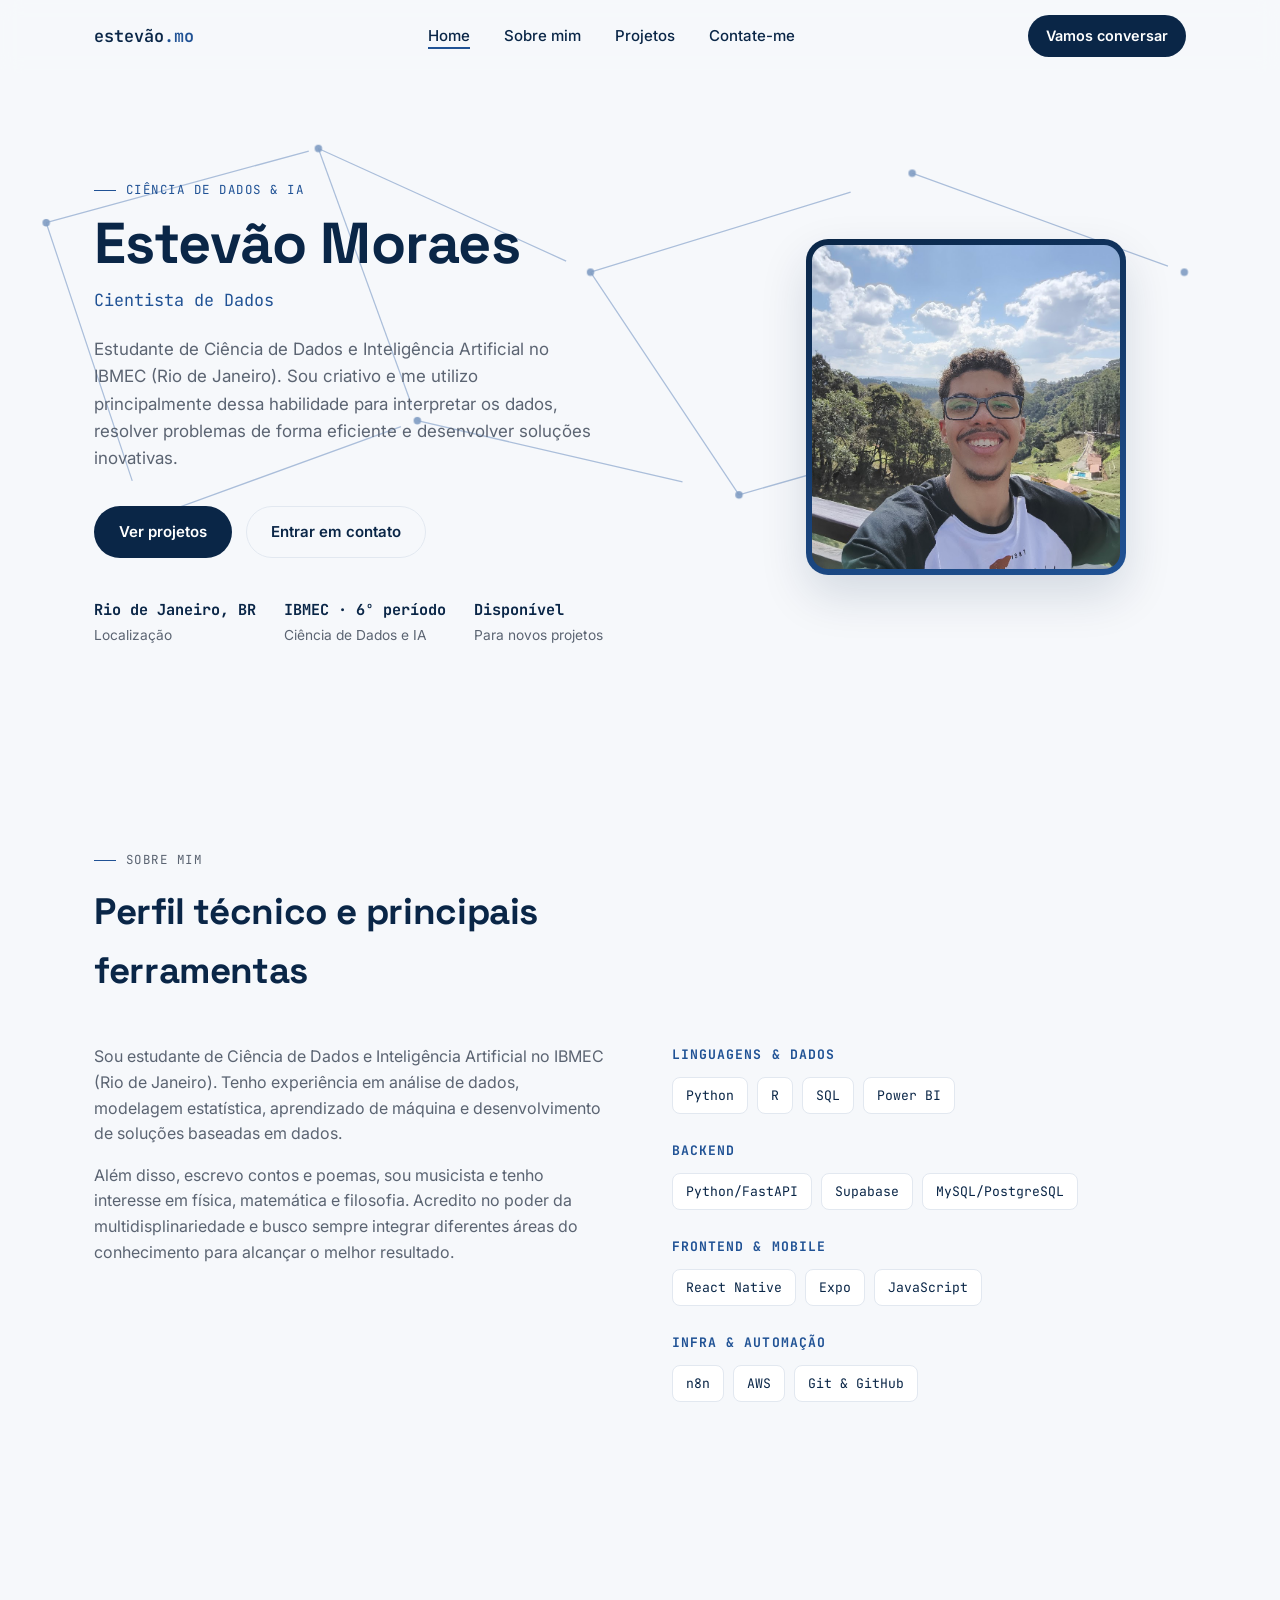
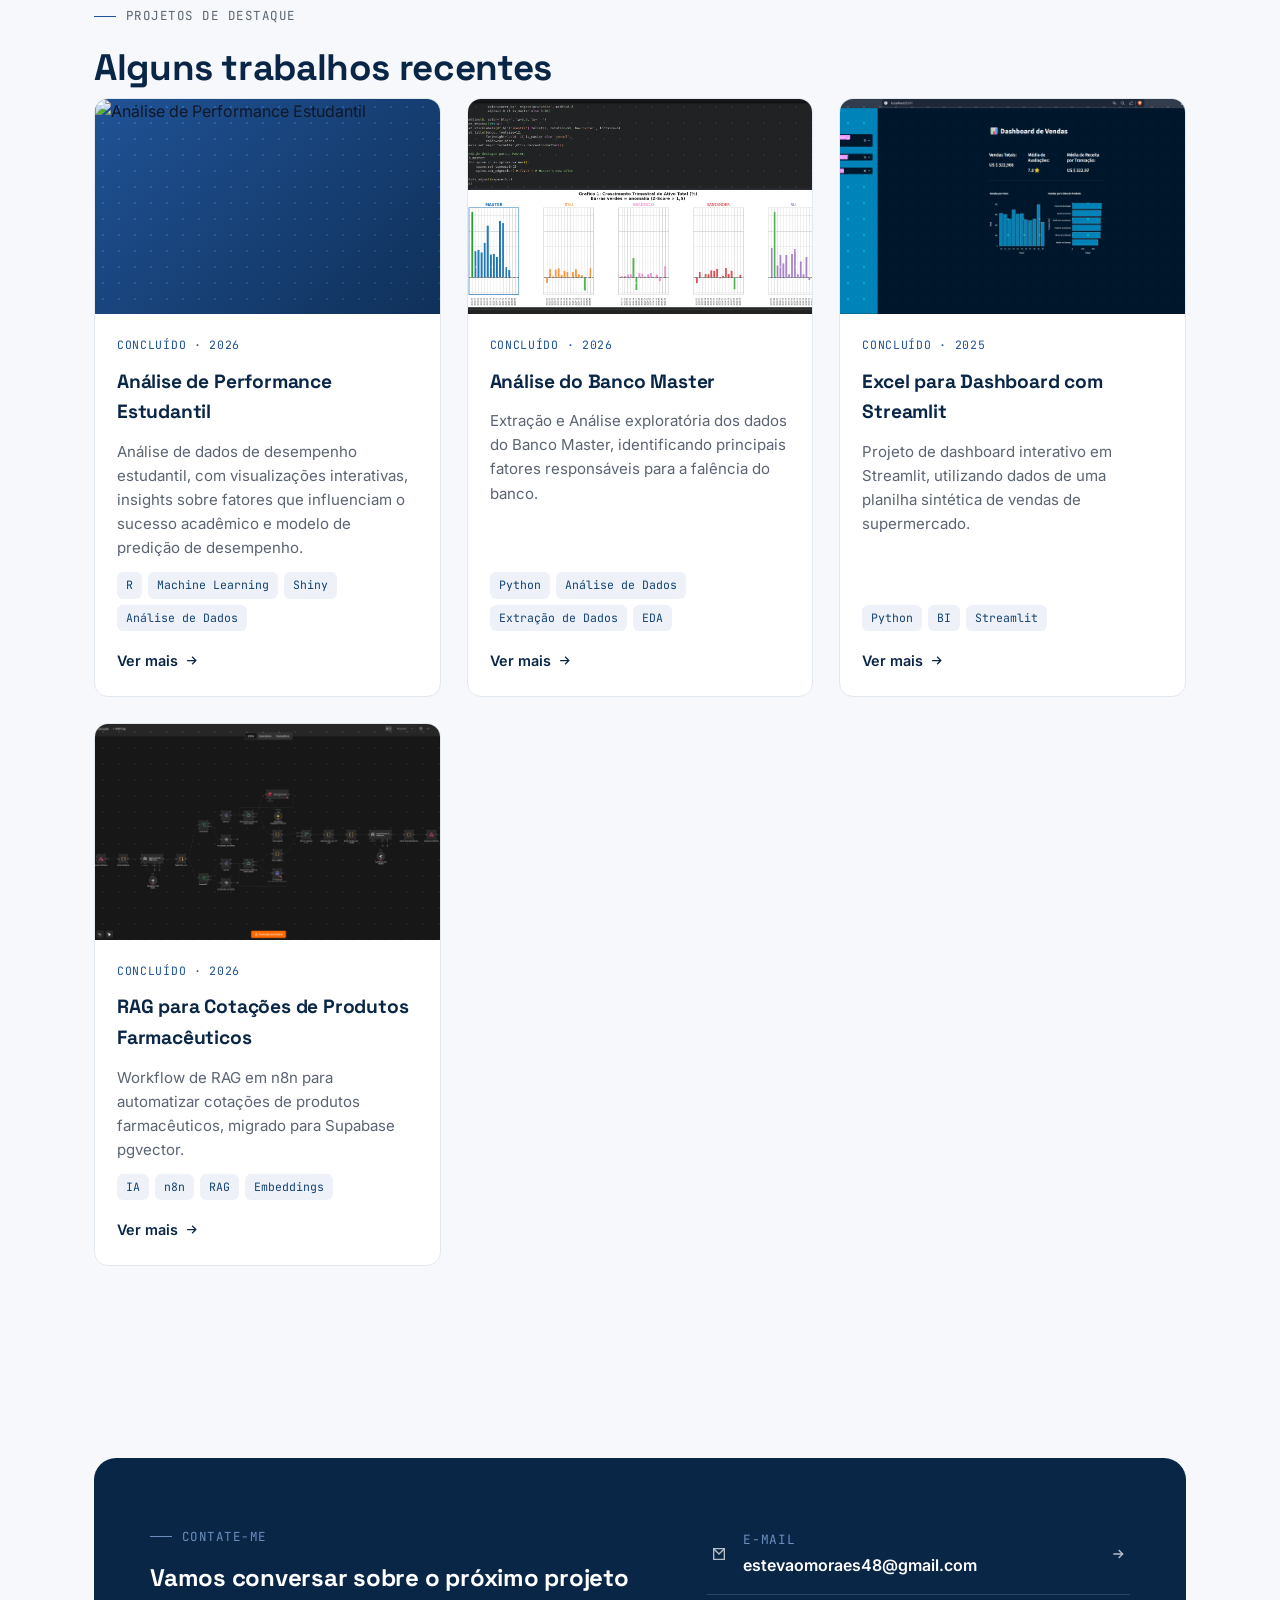
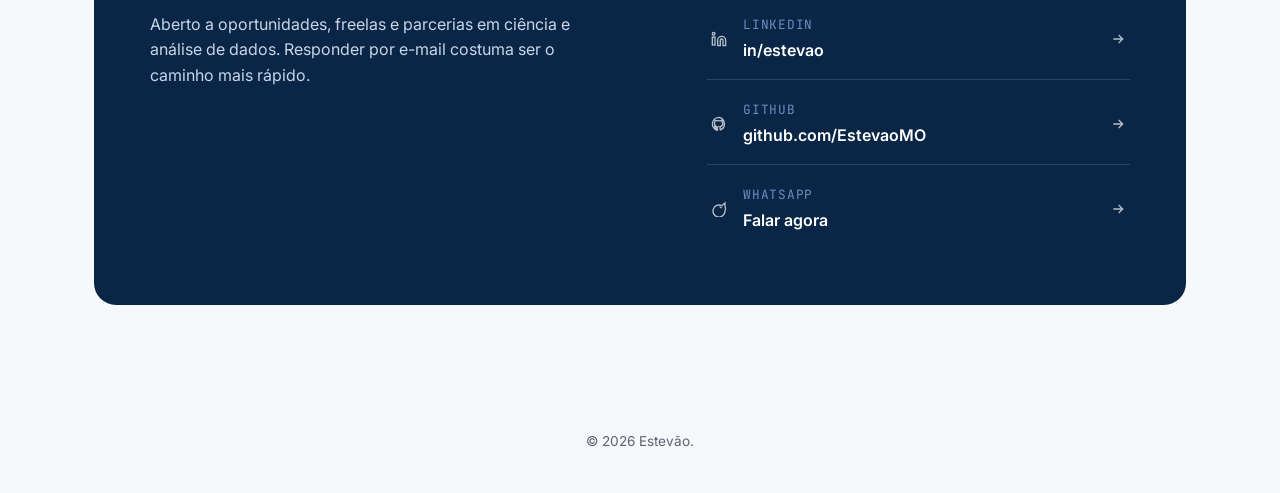
==== index.html @ 8963158c "primeiro commit" ====
<!DOCTYPE html>
<html lang="pt-BR">
<head>
<meta charset="UTF-8">
<meta name="viewport" content="width=device-width, initial-scale=1.0">
<title>Estevão - Ciência de Dados</title>
<meta name="description" content="Portfólio de Estevão - Cientista de Dados.">
<link rel="preconnect" href="https://fonts.googleapis.com">
<link rel="preconnect" href="https://fonts.gstatic.com" crossorigin>
<link href="https://fonts.googleapis.com/css2?family=Space+Grotesk:wght@500;600;700&family=Inter:wght@400;500;600&family=JetBrains+Mono:wght@400;500&display=swap" rel="stylesheet">
<link rel="stylesheet" href="css/style.css">
</head>
<body>

<nav class="nav" id="nav">
  <div class="container">
    <a href="#home" class="nav-logo">estevão<span>.mo</span></a>
    <ul class="nav-links" id="navLinks">
      <li><a href="#home">Home</a></li>
      <li><a href="#sobre">Sobre mim</a></li>
      <li><a href="#projetos">Projetos</a></li>
      <li><a href="#contato">Contate-me</a></li>
    </ul>
    <a href="#contato" class="nav-cta">Vamos conversar</a>
    <button class="nav-toggle" id="navToggle" aria-label="Abrir menu" aria-expanded="false">
      <span></span><span></span><span></span>
    </button>
  </div>
</nav>

<!-- ===================== HOME ===================== -->
<header class="hero" id="home">
  <svg class="hero-graph" viewBox="0 0 1200 600" preserveAspectRatio="xMidYMid slice" aria-hidden="true">
    <g>
      <path class="edge" d="M120,180 L340,120" style="animation-delay:.1s"/>
      <path class="edge" d="M340,120 L560,220" style="animation-delay:.25s"/>
      <path class="edge" d="M560,220 L820,140" style="animation-delay:.4s"/>
      <path class="edge" d="M340,120 L420,340" style="animation-delay:.3s"/>
      <path class="edge" d="M420,340 L680,400" style="animation-delay:.5s"/>
      <path class="edge" d="M680,400 L960,320" style="animation-delay:.6s"/>
      <path class="edge" d="M820,140 L1040,220" style="animation-delay:.5s"/>
      <path class="edge" d="M560,220 L680,400" style="animation-delay:.45s"/>
      <path class="edge" d="M120,180 L200,420" style="animation-delay:.2s"/>
      <path class="edge" d="M200,420 L420,340" style="animation-delay:.4s"/>
    </g>
    <g>
      <circle class="node" cx="120" cy="180" r="3" style="animation-delay:.1s, 0s"/>
      <circle class="node" cx="340" cy="120" r="3" style="animation-delay:.3s, .4s"/>
      <circle class="node" cx="560" cy="220" r="3" style="animation-delay:.5s, .8s"/>
      <circle class="node" cx="820" cy="140" r="3" style="animation-delay:.7s, 1.2s"/>
      <circle class="node" cx="1040" cy="220" r="3" style="animation-delay:.9s, 1.6s"/>
      <circle class="node" cx="420" cy="340" r="3" style="animation-delay:.6s, 1s"/>
      <circle class="node" cx="680" cy="400" r="3" style="animation-delay:.8s, 1.4s"/>
      <circle class="node" cx="960" cy="320" r="3" style="animation-delay:1s, 1.8s"/>
      <circle class="node" cx="200" cy="420" r="3" style="animation-delay:.4s, .6s"/>
    </g>
  </svg>

  <div class="container">
    <div class="hero-intro reveal">
      <p class="eyebrow">Ciência de Dados &amp; IA</p>
      <h1 class="hero-name">Estevão Moraes</h1>
      <p class="hero-role">Cientista de Dados</p>
      <p class="hero-pitch">
        Estudante de Ciência de Dados e Inteligência Artificial no IBMEC (Rio de Janeiro). Sou criativo e me utilizo principalmente dessa habilidade para interpretar os dados, resolver problemas de forma eficiente e desenvolver soluções inovativas. 
      </p>
      <div class="hero-actions">
        <a href="#projetos" class="btn btn-primary">Ver projetos</a>
        <a href="#contato" class="btn btn-ghost">Entrar em contato</a>
      </div>
      <div class="hero-meta">
        <div><strong>Rio de Janeiro, BR</strong>Localização</div>
        <div><strong>IBMEC · 6º período</strong>Ciência de Dados e IA</div>
        <div><strong>Disponível</strong>Para novos projetos</div>
      </div>
    </div>

    <div class="hero-portrait reveal">
      <div class="portrait-frame">
        <div class="portrait-inner">
          <img src="assets/me.jpg" alt="Foto de Estevão"
               onerror="this.style.display='none'; this.nextElementSibling.style.display='flex';">
          <!-- <span class="portrait-fallback" style="display:flex;">E</span> -->
        </div>
      <!-- </div>
      <div class="portrait-tag"><span class="dot"></span> Aberto a oportunidades</div>
    </div> -->
  </div>
</header>

<!-- ===================== SOBRE ===================== -->
<section id="sobre">
  <div class="container">
    <div class="section-head reveal">
      <p class="eyebrow">Sobre mim</p>
      <h2>Perfil técnico e principais ferramentas</h2>
    </div>

    <div class="about-grid">
      <div class="about-text reveal">
        <p>
          Sou estudante de Ciência de Dados e Inteligência Artificial no IBMEC (Rio de Janeiro). Tenho experiência em análise de dados, modelagem estatística, aprendizado de máquina e desenvolvimento de soluções baseadas em dados.
        </p>
        <p>
          Além disso, escrevo contos e poemas, sou musicista e tenho interesse em física, matemática e filosofia. Acredito no poder da multidisplinariedade e busco sempre integrar diferentes áreas do conhecimento para alcançar o melhor resultado.
        </p>
      </div>

      <div class="skill-groups reveal">
        <div class="skill-group">
          <h3>Linguagens &amp; Dados</h3>
          <div class="skill-tags">
            <span class="skill-tag">Python</span>
            <span class="skill-tag">R</span>
            <span class="skill-tag">SQL</span>
            <span class="skill-tag">Power BI</span>
          </div>
        </div>
        <div class="skill-group">
          <h3>Backend</h3>
          <div class="skill-tags">
            <span class="skill-tag">Python/FastAPI</span>
            <span class="skill-tag">Supabase</span>
            <span class="skill-tag">MySQL/PostgreSQL</span>
          </div>
        </div>
        <div class="skill-group">
          <h3>Frontend &amp; Mobile</h3>
          <div class="skill-tags">
            <span class="skill-tag">React Native</span>
            <span class="skill-tag">Expo</span>
            <span class="skill-tag">JavaScript</span>
          </div>
        </div>
        <div class="skill-group">
          <h3>Infra &amp; Automação</h3>
          <div class="skill-tags">
            <span class="skill-tag">n8n</span>
            <span class="skill-tag">AWS</span>
            <span class="skill-tag">Git &amp; GitHub</span>
          </div>
        </div>
      </div>
    </div>
  </div>
</section>

<!-- ===================== PROJETOS ===================== -->
<section id="projetos">
  <div class="container">
    <div class="projects-head-row reveal">
      <div class="section-head" style="margin-bottom:0;">
        <p class="eyebrow">Projetos de Destaque</p>
        <h2>Alguns trabalhos recentes</h2>
      </div>
    </div>

    <div class="projects-grid reveal" id="projectsGrid">
      <p class="projects-empty">Carregando projetos...</p>
    </div>
  </div>
</section>

<!-- ===================== CONTATO ===================== -->
<section id="contato">
  <div class="container">
    <div class="contact-panel reveal">
      <div>
        <p class="eyebrow">Contate-me</p>
        <h2>Vamos conversar sobre o próximo projeto</h2>
        <p class="contact-lead">
          Aberto a oportunidades, freelas e parcerias em ciência e análise de dados.
          Responder por e-mail costuma ser o caminho mais rápido.
        </p>
      </div>

      <ul class="contact-links">
        <li>
          <a href="mailto:estevaomoraes48@gmail.com">
            <svg class="contact-icon" viewBox="0 0 24 24" fill="none" stroke="currentColor" stroke-width="2" aria-hidden="true"><path d="M4 4h16v16H4z"/><path d="M4 4l8 8 8-8"/></svg>
            <span class="row"><span class="label">E-mail</span>estevaomoraes48@gmail.com</span>
            <svg viewBox="0 0 24 24" fill="none" stroke="currentColor" stroke-width="2"><path d="M5 12h14M13 6l6 6-6 6"/></svg>
          </a>
        </li>
        <li>
          <a href="https://www.linkedin.com/in/estevão-batista-de-moraes-2a9006358" target="_blank" rel="noopener">
            <svg class="contact-icon" viewBox="0 0 24 24" fill="none" stroke="currentColor" stroke-width="2" aria-hidden="true"><path d="M16 8a6 6 0 0 1 6 6v8h-4v-8a2 2 0 0 0-4 0v8h-4v-8a6 6 0 0 1 6-6z"/><rect x="2" y="9" width="4" height="12"/><circle cx="4" cy="4" r="2"/></svg>
            <span class="row"><span class="label">LinkedIn</span>in/estevao</span>
            <svg viewBox="0 0 24 24" fill="none" stroke="currentColor" stroke-width="2"><path d="M5 12h14M13 6l6 6-6 6"/></svg>
          </a>
        </li>
        <li>
          <a href="https://github.com/EstevaoMO" target="_blank" rel="noopener">
            <svg class="contact-icon" viewBox="0 0 24 24" fill="none" stroke="currentColor" stroke-width="2" aria-hidden="true"><path d="M12 2a10 10 0 0 0-3 19.5c.5.1.7-.2.7-.5v-2c-2.8.6-3.4-1.3-3.4-1.3-.4-1-.9-1.3-.9-1.3-.7-.5 0-.5 0-.5.8 0 1.3.8 1.3.8.7 1.3 1.8.9 2.3.7.1-.5.3-.9.6-1.1-2.2-.2-4.5-1.1-4.5-4.9 0-1.1.4-2 .9-2.7 0-.2-.4-1.2.1-2.5 0 0 .8-.3 2.8 1a9.8 9.8 0 0 1 5 0c2-.1 2.8-1 2.8-1 .5 1.3.2 2.3.1 2.5.6.7.9 1.6.9 2.7 0 3.8-2.3 4.7-4.5 4.9.4.3.6.8.6 1.6v2.4c0 .3.2.6.7.5A10 10 0 0 0 12 2z"/></svg>
            <span class="row"><span class="label">GitHub</span>github.com/EstevaoMO</span>
            <svg viewBox="0 0 24 24" fill="none" stroke="currentColor" stroke-width="2"><path d="M5 12h14M13 6l6 6-6 6"/></svg>
          </a>
        </li>
        <li>
          <a href="https://wa.me/55965681220" target="_blank" rel="noopener">
            <svg class="contact-icon" viewBox="0 0 24 24" fill="none" stroke="currentColor" stroke-width="2" aria-hidden="true"><path d="M21 15a9 9 0 1 1-4.8-7.9L21 3v5.1A8.9 8.9 0 0 1 21 15z"/><path d="M16 11c-.2-.6-1-1.4-1.6-1.5-.5-.1-1-.1-1.5.1- .4.2-1 .5-1.2.7-.2.2-.5.5-.5.8s0 .5.5.8.9.6 1.3.8c.4.2.8.3 1.5.1.6-.2 1.2-.8 1.4-1.4.2-.6.1-1.2-.1-1.4z"/></svg>
            <span class="row"><span class="label">WhatsApp</span>Falar agora</span>
            <svg viewBox="0 0 24 24" fill="none" stroke="currentColor" stroke-width="2"><path d="M5 12h14M13 6l6 6-6 6"/></svg>
          </a>
        </li>
      </ul>
    </div>
  </div>
</section>

<footer>
  <div class="container">
    © <span id="year">2026</span> Estevão.
  </div>
</footer>

<script src="js/icons.js"></script>
<script src="js/main.js"></script>
</body>
</html>
---- css/style.css ----
/* =========================================================
   Design tokens
   ========================================================= */
:root {
  --bg: #F6F8FB;
  --surface: #FFFFFF;
  --surface-alt: #EEF2F8;
  --navy-900: #0A2647;
  --navy-700: #144272;
  --navy-500: #205295;
  --navy-300: #6C8EBF;
  --ink: #101828;
  --muted: #5B6472;
  --border: #E2E8F0;
  --radius-sm: 8px;
  --radius: 14px;
  --radius-lg: 22px;
  --shadow-sm: 0 2px 8px rgba(10, 38, 71, 0.06);
  --shadow: 0 8px 24px rgba(10, 38, 71, 0.10);
  --shadow-lg: 0 20px 48px rgba(10, 38, 71, 0.14);
  --maxw: 1140px;
  --font-display: "Space Grotesk", "Inter", sans-serif;
  --font-body: "Inter", sans-serif;
  --font-mono: "JetBrains Mono", monospace;
  --ease: cubic-bezier(0.22, 1, 0.36, 1);
}

@media (prefers-color-scheme: dark) {
  :root { color-scheme: light; }
}

* { box-sizing: border-box; }
html { scroll-behavior: smooth; }

@media (prefers-reduced-motion: reduce) {
  html { scroll-behavior: auto; }
  *, *::before, *::after {
    animation-duration: 0.01ms !important;
    animation-iteration-count: 1 !important;
    transition-duration: 0.01ms !important;
    scroll-behavior: auto !important;
  }
}

body {
  margin: 0;
  background: var(--bg);
  color: var(--ink);
  font-family: var(--font-body);
  line-height: 1.6;
  -webkit-font-smoothing: antialiased;
}

img { max-width: 100%; display: block; }
a { color: inherit; text-decoration: none; }

h1, h2, h3, h4 {
  font-family: var(--font-display);
  color: var(--navy-900);
  margin: 0;
  letter-spacing: -0.01em;
}

.container {
  max-width: var(--maxw);
  margin: 0 auto;
  padding: 0 24px;
}

.eyebrow {
  font-family: var(--font-mono);
  font-size: 0.78rem;
  text-transform: uppercase;
  letter-spacing: 0.12em;
  color: var(--navy-500);
  display: flex;
  align-items: center;
  gap: 10px;
}
.eyebrow::before {
  content: "";
  width: 22px;
  height: 1.5px;
  background: var(--navy-500);
  display: inline-block;
}

section { padding: 96px 0; }
@media (max-width: 720px) { section { padding: 64px 0; } }

.section-head {
  margin-bottom: 44px;
  max-width: 620px;
}
.section-head h2 {
  font-size: clamp(1.7rem, 3vw, 2.3rem);
  margin-top: 10px;
}
.section-head p { color: var(--muted); margin-top: 12px; }

/* focus visibility */
a:focus-visible, button:focus-visible {
  outline: 2px solid var(--navy-500);
  outline-offset: 3px;
  border-radius: 4px;
}

/* =========================================================
   Reveal-on-scroll
   ========================================================= */
.reveal {
  opacity: 0;
  transform: translateY(18px);
  transition: opacity 0.7s var(--ease), transform 0.7s var(--ease);
}
.reveal.is-visible { opacity: 1; transform: translateY(0); }

/* =========================================================
   Nav
   ========================================================= */
.nav {
  position: fixed;
  top: 0; left: 0; right: 0;
  z-index: 100;
  background: rgba(246, 248, 251, 0.75);
  backdrop-filter: blur(10px);
  border-bottom: 1px solid transparent;
  transition: border-color 0.3s var(--ease), box-shadow 0.3s var(--ease);
}
.nav.scrolled {
  border-bottom-color: var(--border);
  box-shadow: var(--shadow-sm);
}
.nav .container {
  display: flex;
  align-items: center;
  justify-content: space-between;
  height: 72px;
}
.nav-logo {
  font-family: var(--font-mono);
  font-weight: 600;
  font-size: 1.05rem;
  color: var(--navy-900);
}
.nav-logo span { color: var(--navy-500); }

.nav-links {
  display: flex;
  gap: 6px;
  list-style: none;
  margin: 0; padding: 0;
}
.nav-links a {
  position: relative;
  padding: 8px 14px;
  font-size: 0.94rem;
  color: var(--navy-900);
  font-weight: 500;
}
.nav-links a::after {
  content: "";
  position: absolute;
  left: 14px; right: 14px; bottom: 4px;
  height: 2px;
  background: var(--navy-500);
  transform: scaleX(0);
  transform-origin: left;
  transition: transform 0.3s var(--ease);
}
.nav-links a:hover::after,
.nav-links a.active::after { transform: scaleX(1); }

.nav-cta {
  background: var(--navy-900);
  color: #fff !important;
  padding: 9px 18px;
  border-radius: 999px;
  font-size: 0.9rem;
  font-weight: 600;
  transition: background 0.25s var(--ease), transform 0.25s var(--ease);
}
.nav-cta:hover { background: var(--navy-700); transform: translateY(-1px); }

.nav-toggle {
  display: none;
  background: none;
  border: none;
  cursor: pointer;
  padding: 8px;
}
.nav-toggle span {
  display: block;
  width: 22px;
  height: 2px;
  background: var(--navy-900);
  margin: 5px 0;
  transition: transform 0.25s var(--ease), opacity 0.25s var(--ease);
}
.nav-toggle.open span:nth-child(1) { transform: translateY(7px) rotate(45deg); }
.nav-toggle.open span:nth-child(2) { opacity: 0; }
.nav-toggle.open span:nth-child(3) { transform: translateY(-7px) rotate(-45deg); }

@media (max-width: 760px) {
  .nav-toggle { display: block; }
  .nav-links {
    position: fixed;
    top: 72px; left: 0; right: 0;
    flex-direction: column;
    background: var(--surface);
    border-bottom: 1px solid var(--border);
    padding: 10px 24px 20px;
    gap: 2px;
    transform: translateY(-8px);
    opacity: 0;
    pointer-events: none;
    transition: opacity 0.25s var(--ease), transform 0.25s var(--ease);
  }
  .nav-links.open {
    transform: translateY(0);
    opacity: 1;
    pointer-events: auto;
  }
  .nav-links a { display: block; padding: 12px 6px; }
  .nav-cta { display: none; }
}

/* =========================================================
   Hero — signature graph motif
   ========================================================= */
.hero {
  position: relative;
  padding: 168px 0 96px;
  overflow: hidden;
}
.hero-graph {
  position: absolute;
  inset: 0;
  width: 100%;
  height: 100%;
  z-index: 0;
  opacity: 0.55;
}
.hero-graph .edge {
  stroke: var(--navy-300);
  stroke-width: 1;
  fill: none;
  stroke-dasharray: 220;
  stroke-dashoffset: 220;
  animation: draw 1.8s var(--ease) forwards;
}
.hero-graph .node {
  fill: var(--navy-500);
  opacity: 0;
  animation: nodeIn 0.6s var(--ease) forwards, pulse 3.6s ease-in-out infinite;
}
@keyframes draw { to { stroke-dashoffset: 0; } }
@keyframes nodeIn { to { opacity: 0.9; } }
@keyframes pulse {
  0%, 100% { opacity: 0.55; r: 3; }
  50% { opacity: 1; r: 3.6; }
}

.hero .container {
  position: relative;
  z-index: 1;
  display: grid;
  grid-template-columns: 1.15fr 0.85fr;
  gap: 56px;
  align-items: center;
}
@media (max-width: 860px) {
  .hero .container { grid-template-columns: 1fr; }
  .hero { padding-top: 128px; }
}

.hero-name {
  font-size: clamp(2.4rem, 5.4vw, 3.6rem);
  line-height: 1.05;
}
.hero-role {
  font-family: var(--font-mono);
  color: var(--navy-500);
  font-size: 1.05rem;
  margin-top: 14px;
}
.hero-pitch {
  margin-top: 22px;
  color: var(--muted);
  font-size: 1.06rem;
  max-width: 46ch;
}

.hero-actions {
  margin-top: 34px;
  display: flex;
  flex-wrap: wrap;
  gap: 14px;
}
.btn {
  display: inline-flex;
  align-items: center;
  gap: 8px;
  padding: 13px 24px;
  border-radius: 999px;
  font-weight: 600;
  font-size: 0.94rem;
  cursor: pointer;
  border: 1px solid transparent;
  transition: transform 0.25s var(--ease), background 0.25s var(--ease), border-color 0.25s var(--ease), color 0.25s var(--ease);
}
.btn-primary { background: var(--navy-900); color: #fff; }
.btn-primary:hover { background: var(--navy-700); transform: translateY(-2px); }
.btn-ghost { background: transparent; color: var(--navy-900); border-color: var(--border); }
.btn-ghost:hover { border-color: var(--navy-500); transform: translateY(-2px); }

.hero-meta {
  margin-top: 40px;
  display: flex;
  gap: 28px;
  flex-wrap: wrap;
}
.hero-meta div { font-size: 0.86rem; color: var(--muted); }
.hero-meta strong {
  display: block;
  font-family: var(--font-mono);
  color: var(--navy-900);
  font-size: 0.95rem;
  margin-bottom: 2px;
}

.hero-portrait {
  position: relative;
  justify-self: center;
}
.portrait-frame {
  position: relative;
  width: min(320px, 78vw);
  aspect-ratio: 1 / 1.05;
  border-radius: var(--radius-lg);
  background: linear-gradient(160deg, var(--navy-900), var(--navy-500));
  padding: 6px;
  box-shadow: var(--shadow-lg);
}
.portrait-inner {
  width: 100%;
  height: 100%;
  border-radius: calc(var(--radius-lg) - 6px);
  overflow: hidden;
  background: var(--surface-alt);
  display: flex;
  align-items: center;
  justify-content: center;
  position: relative;
}
.portrait-inner img { width: 100%; height: 100%; object-fit: cover; }
.portrait-fallback {
  font-family: var(--font-display);
  font-size: 4.2rem;
  font-weight: 600;
  color: var(--navy-500);
  letter-spacing: 0.02em;
}
.portrait-tag {
  position: absolute;
  bottom: -16px; left: -16px;
  background: var(--surface);
  border: 1px solid var(--border);
  border-radius: 999px;
  padding: 8px 16px;
  font-family: var(--font-mono);
  font-size: 0.78rem;
  color: var(--navy-900);
  box-shadow: var(--shadow-sm);
  display: flex;
  align-items: center;
  gap: 7px;
}
.portrait-tag .dot {
  width: 7px; height: 7px; border-radius: 50%;
  background: #2FB170;
  box-shadow: 0 0 0 3px rgba(47,177,112,0.18);
}

/* =========================================================
   About
   ========================================================= */
.about-grid {
  display: grid;
  grid-template-columns: 1fr 1fr;
  gap: 64px;
}
@media (max-width: 860px) { .about-grid { grid-template-columns: 1fr; gap: 44px; } }

.about-text p { color: var(--muted); margin: 0 0 16px; }
.about-text p:last-child { margin-bottom: 0; }

.skill-groups { display: flex; flex-direction: column; gap: 26px; }
.skill-group h3 {
  font-size: 0.82rem;
  font-family: var(--font-mono);
  text-transform: uppercase;
  letter-spacing: 0.08em;
  color: var(--navy-500);
  margin-bottom: 12px;
}
.skill-tags { display: flex; flex-wrap: wrap; gap: 9px; }
.skill-tag {
  font-family: var(--font-mono);
  font-size: 0.82rem;
  padding: 7px 13px;
  border-radius: var(--radius-sm);
  background: var(--surface);
  border: 1px solid var(--border);
  color: var(--navy-900);
  transition: border-color 0.2s var(--ease), transform 0.2s var(--ease);
}
.skill-tag:hover { border-color: var(--navy-500); transform: translateY(-2px); }

/* =========================================================
   Projects
   ========================================================= */
.projects-head-row {
  display: flex;
  justify-content: space-between;
  align-items: flex-end;
  gap: 20px;
}
.projects-grid {
  display: grid;
  grid-template-columns: repeat(auto-fill, minmax(280px, 1fr));
  gap: 26px;
}

.project-card {
  background: var(--surface);
  border: 1px solid var(--border);
  border-radius: var(--radius);
  overflow: hidden;
  display: flex;
  flex-direction: column;
  transition: transform 0.3s var(--ease), box-shadow 0.3s var(--ease), border-color 0.3s var(--ease);
}
.project-card:hover {
  transform: translateY(-6px);
  box-shadow: var(--shadow);
  border-color: transparent;
}

.project-thumb {
  aspect-ratio: 16 / 10;
  position: relative;
  display: flex;
  align-items: center;
  justify-content: center;
  overflow: hidden;
}
.project-thumb svg { width: 46%; height: 46%; opacity: 0.92; }
.project-thumb img {
  width: 100%;
  height: 100%;
  object-fit: cover;
  display: block;
}
.project-thumb::after {
  content: "";
  position: absolute; inset: 0;
  background-image: radial-gradient(rgba(255,255,255,0.35) 1px, transparent 1px);
  background-size: 16px 16px;
  mix-blend-mode: overlay;
}

.project-body {
  padding: 22px 22px 24px;
  display: flex;
  flex-direction: column;
  gap: 12px;
  flex: 1;
}
.project-body .status {
  font-family: var(--font-mono);
  font-size: 0.72rem;
  text-transform: uppercase;
  letter-spacing: 0.06em;
  color: var(--navy-500);
}
.project-body h3 { font-size: 1.2rem; }
.project-body p { color: var(--muted); font-size: 0.94rem; margin: 0; flex: 1; }

.project-tags {
  display: flex;
  flex-wrap: wrap;
  gap: 6px;
}
.project-tags span {
  font-family: var(--font-mono);
  font-size: 0.72rem;
  padding: 4px 9px;
  border-radius: 6px;
  background: var(--surface-alt);
  color: var(--navy-700);
}

.project-more {
  margin-top: 6px;
  display: inline-flex;
  align-items: center;
  gap: 6px;
  font-weight: 600;
  font-size: 0.9rem;
  color: var(--navy-900);
  align-self: flex-start;
}
.project-more svg { width: 15px; height: 15px; transition: transform 0.25s var(--ease); }
.project-card:hover .project-more svg { transform: translateX(3px); }

.projects-empty, .projects-error {
  color: var(--muted);
  font-family: var(--font-mono);
  font-size: 0.9rem;
  padding: 30px 0;
}

/* =========================================================
   Contact
   ========================================================= */
.contact-panel {
  background: var(--navy-900);
  border-radius: var(--radius-lg);
  padding: 56px;
  display: grid;
  grid-template-columns: 1.1fr 0.9fr;
  gap: 40px;
  position: relative;
  overflow: hidden;
  color: #fff;
}
@media (max-width: 780px) {
  .contact-panel { grid-template-columns: 1fr; padding: 40px 26px; }
}
.contact-panel h2 { color: #fff; }
.contact-panel .eyebrow { color: var(--navy-300); }
.contact-panel .eyebrow::before { background: var(--navy-300); }
.contact-lead { color: #C9D6E8; margin-top: 14px; max-width: 42ch; }

.contact-links {
  list-style: none;
  margin: 0; padding: 0;
  display: flex;
  flex-direction: column;
  gap: 4px;
}

.contact-links a {
  display: flex;
  align-items: center;
  justify-content: flex-start;
  gap: 16px;
  width: 100%;
  padding: 16px 4px;
  border-bottom: 1px solid rgba(255,255,255,0.14);
  color: #fff;
  font-weight: 600;
  transition: padding-left 0.25s var(--ease), color 0.25s var(--ease);
}
.contact-links li:last-child a { border-bottom: none; }
.contact-links a:hover { padding-left: 8px; color: #9FC1E8; }
.contact-links a > svg.contact-icon {
  flex-shrink: 0;
}
.contact-links a > svg:last-child {
  margin-left: auto;
}
.contact-links span.label {
  font-family: var(--font-mono);
  font-weight: 400;
  font-size: 0.8rem;
  color: var(--navy-300);
  text-transform: uppercase;
  letter-spacing: 0.06em;
}
.contact-links .row {
  display: flex;
  flex-direction: column;
  gap: 2px;
  align-items: flex-start;
  text-align: left;
  min-width: 0;
  flex: 1;
}
.contact-links svg { width: 16px; height: 16px; opacity: 0.7; }

/* =========================================================
   Footer
   ========================================================= */
footer {
  padding: 30px 0 40px;
  text-align: center;
  color: var(--muted);
  font-size: 0.85rem;
}

/* =========================================================
   Project detail page
   ========================================================= */
.detail-hero {
  padding: 150px 0 50px;
}
.back-link {
  display: inline-flex;
  align-items: center;
  gap: 8px;
  font-family: var(--font-mono);
  font-size: 0.86rem;
  color: var(--navy-500);
  margin-bottom: 26px;
}
.back-link svg { width: 15px; height: 15px; }
.back-link:hover { color: var(--navy-900); }

.detail-banner {
  border-radius: var(--radius-lg);
  aspect-ratio: 21 / 8;
  display: flex;
  align-items: center;
  justify-content: center;
  margin-top: 30px;
  position: relative;
  overflow: hidden;
}
.detail-banner svg { width: 20%; height: 20%; opacity: 0.92; }
.detail-banner img {
  width: 100%;
  height: 100%;
  object-fit: cover;
  display: block;
}
.detail-banner::after {
  content: "";
  position: absolute; inset: 0;
  background-image: radial-gradient(rgba(255,255,255,0.3) 1px, transparent 1px);
  background-size: 18px 18px;
  mix-blend-mode: overlay;
}

.detail-body { padding: 56px 0 100px; }
.detail-grid {
  display: grid;
  grid-template-columns: 1.5fr 0.9fr;
  gap: 56px;
}
@media (max-width: 860px) { .detail-grid { grid-template-columns: 1fr; } }

.detail-text p { color: var(--muted); margin: 0 0 18px; font-size: 1.02rem; }

.detail-side {
  align-self: start;
  background: var(--surface);
  border: 1px solid var(--border);
  border-radius: var(--radius);
  padding: 26px;
  display: flex;
  flex-direction: column;
  gap: 22px;
}
.detail-side dt {
  font-family: var(--font-mono);
  font-size: 0.72rem;
  text-transform: uppercase;
  letter-spacing: 0.06em;
  color: var(--navy-500);
  margin-bottom: 8px;
}
.detail-side dd { margin: 0; font-weight: 600; color: var(--navy-900); }
.detail-side .project-tags { margin-top: 4px; }

#detail-notfound { padding: 160px 0 120px; text-align: center; }
#detail-notfound p { color: var(--muted); margin-top: 10px; }
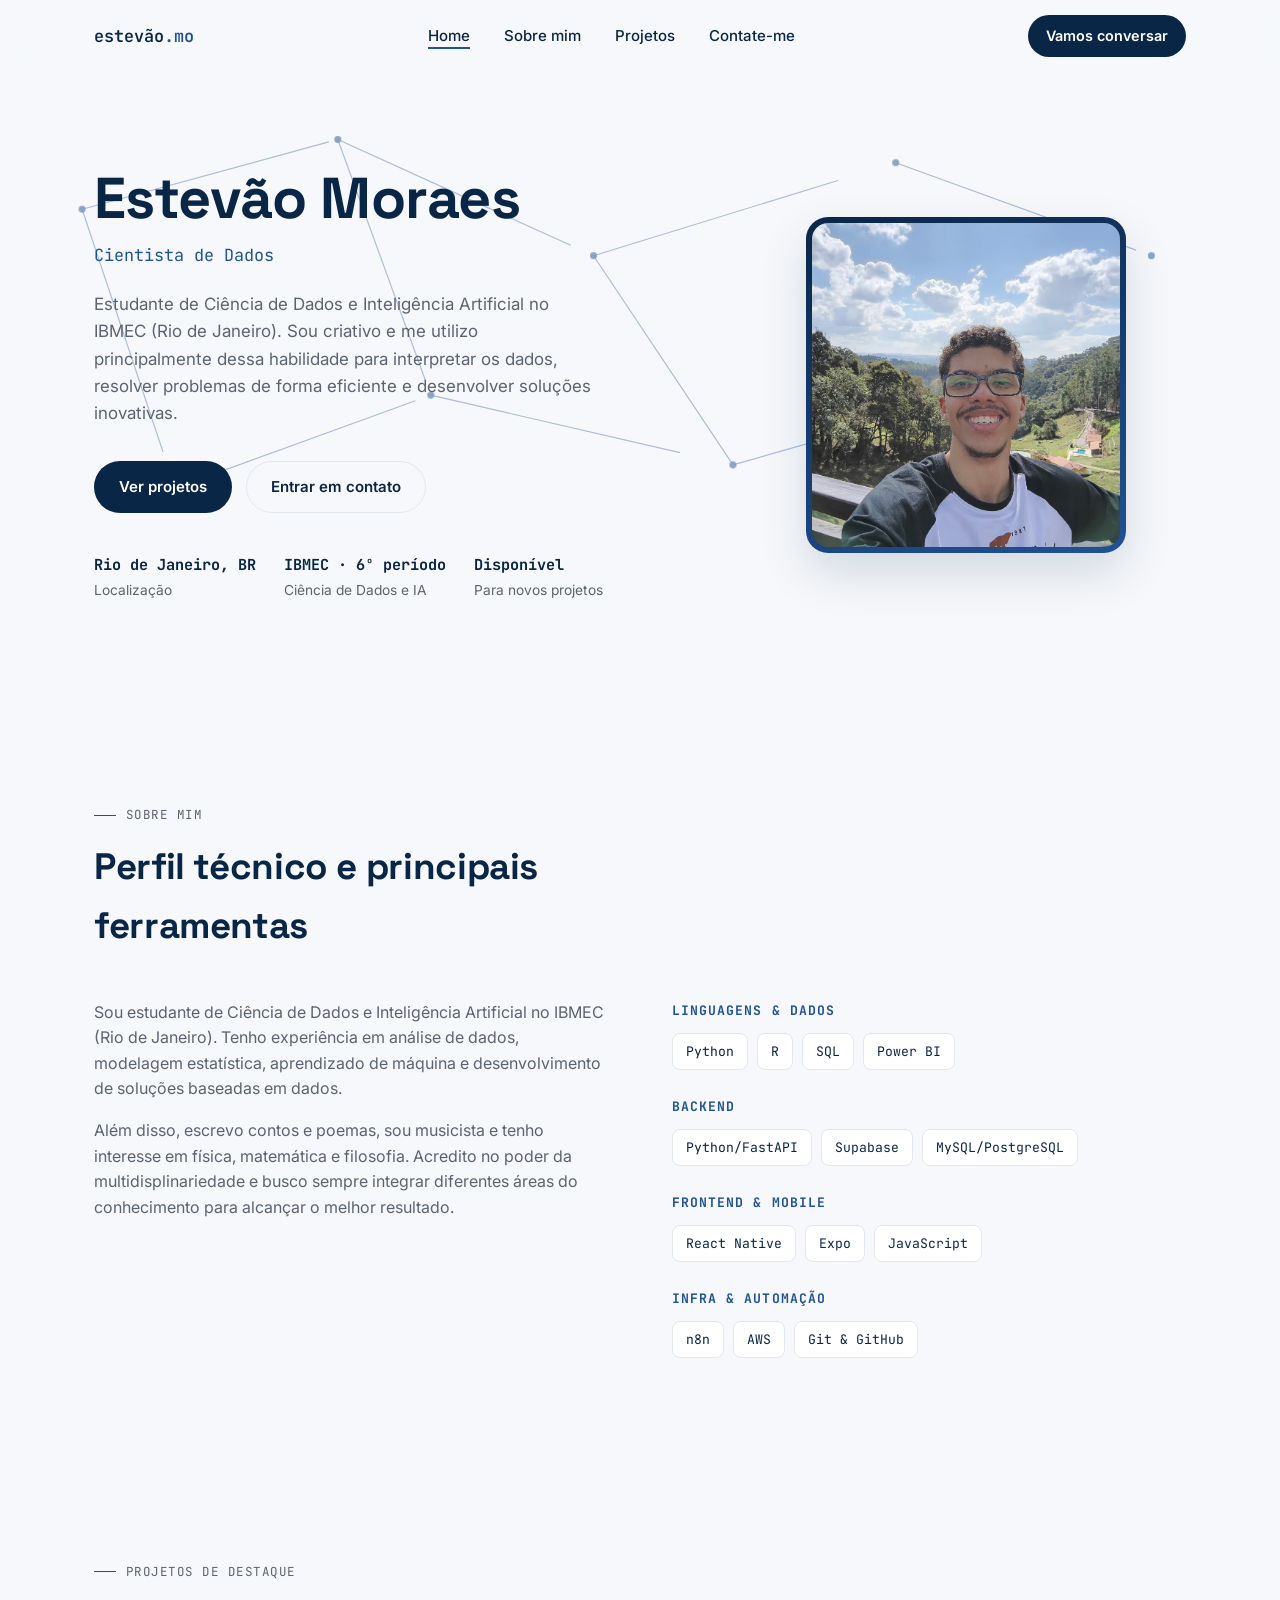
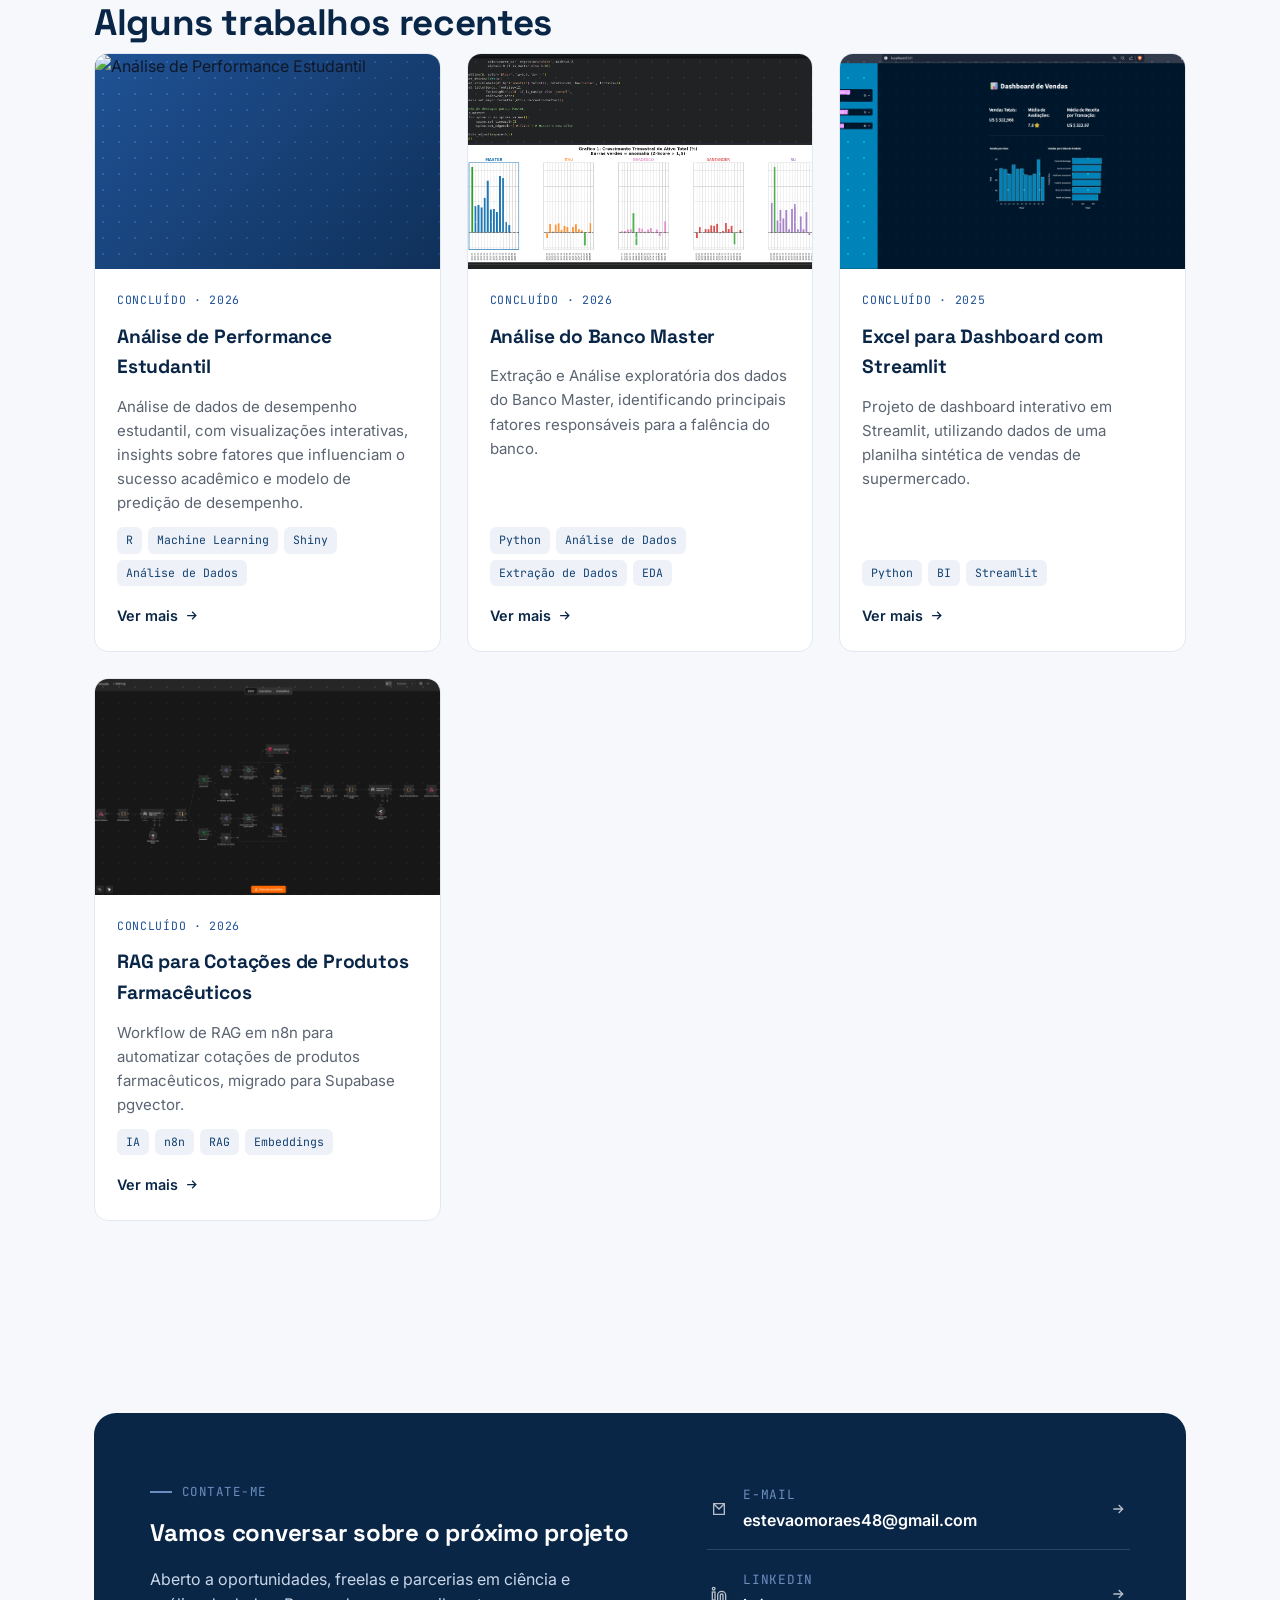
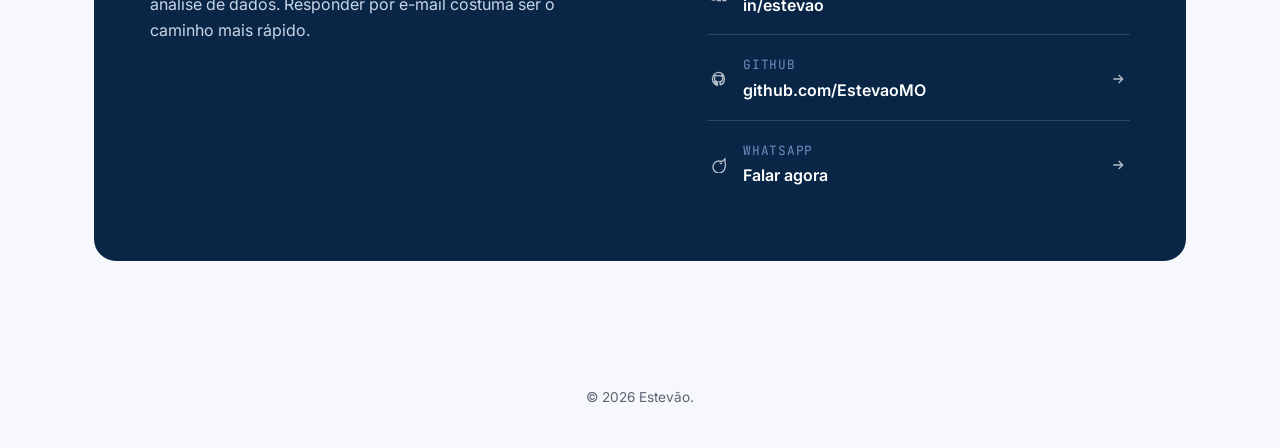
==== commit d4eb9271: "removendo seção redundante do hero" ====
--- a/index.html
+++ b/index.html
@@ -58,7 +58,6 @@
 
   <div class="container">
     <div class="hero-intro reveal">
-      <p class="eyebrow">Ciência de Dados &amp; IA</p>
       <h1 class="hero-name">Estevão Moraes</h1>
       <p class="hero-role">Cientista de Dados</p>
       <p class="hero-pitch">
@@ -217,4 +216,4 @@
 <script src="js/icons.js"></script>
 <script src="js/main.js"></script>
 </body>
-</html>+</html>
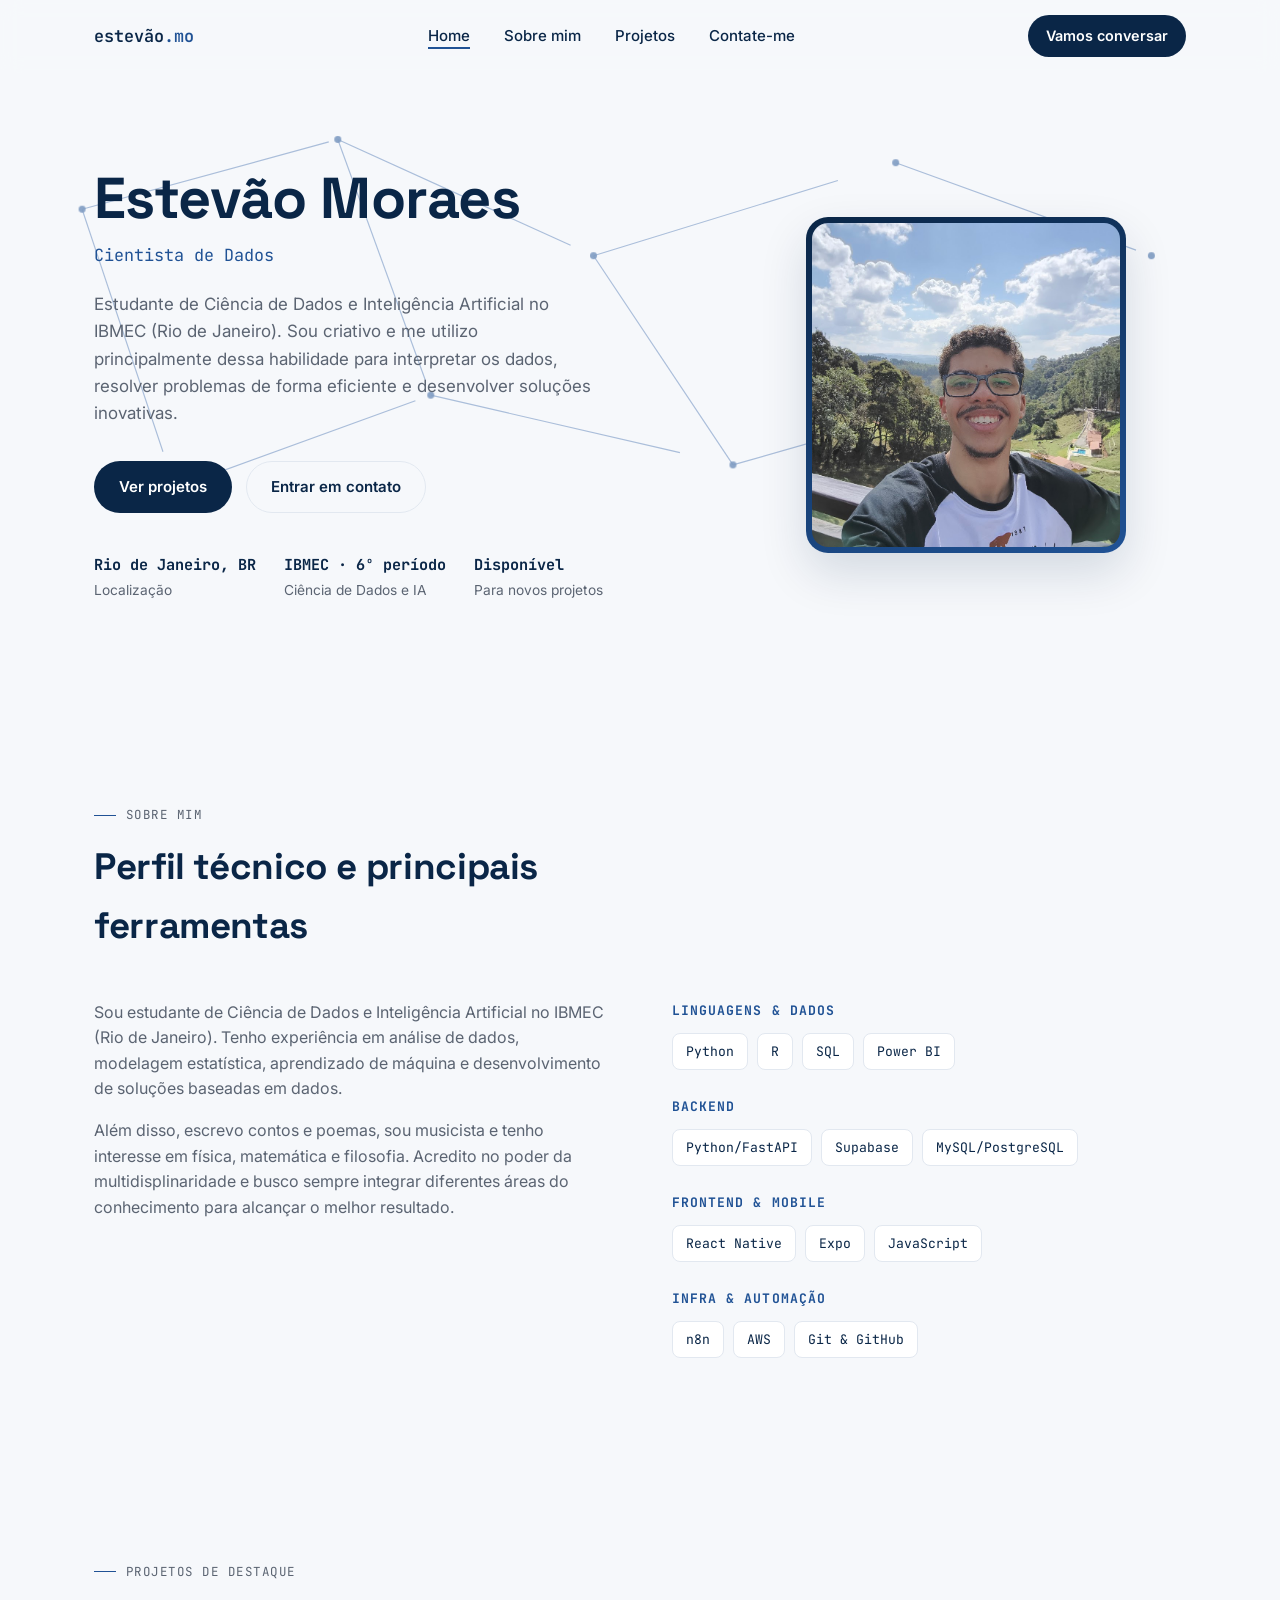
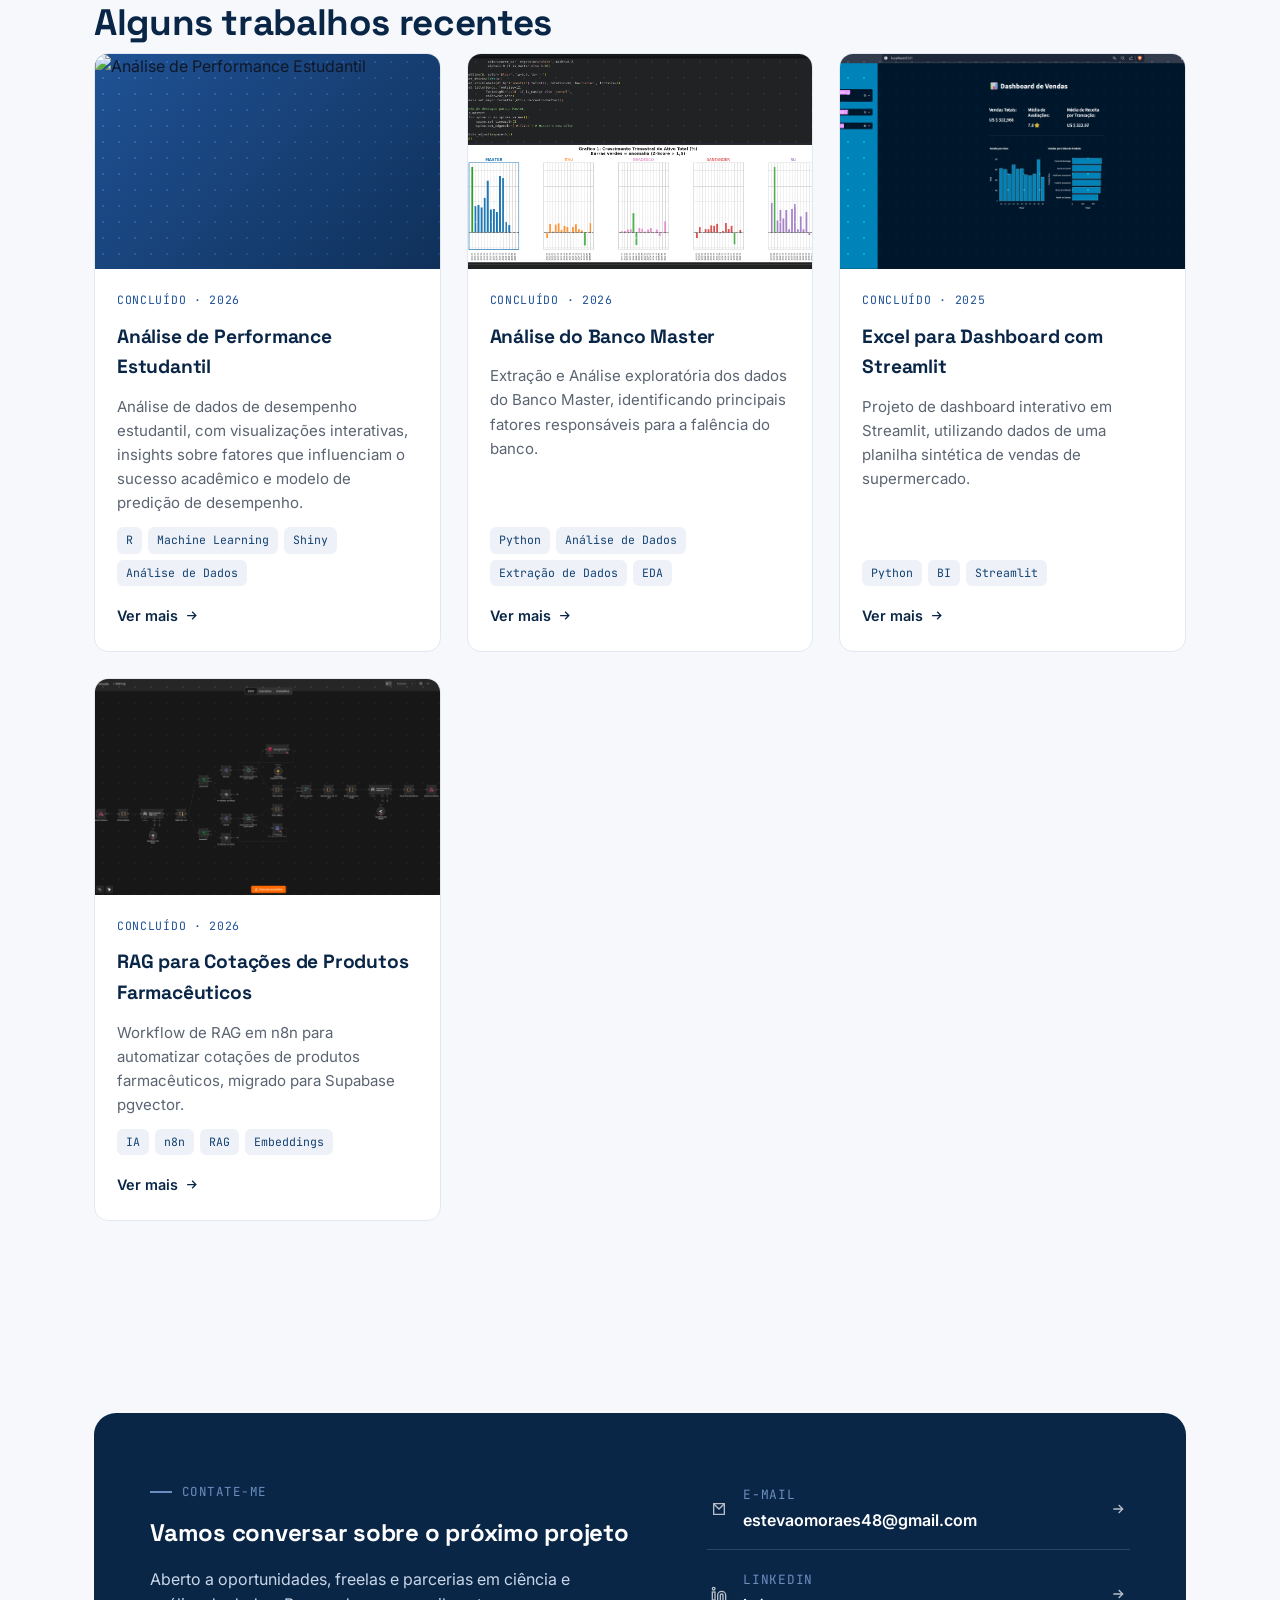
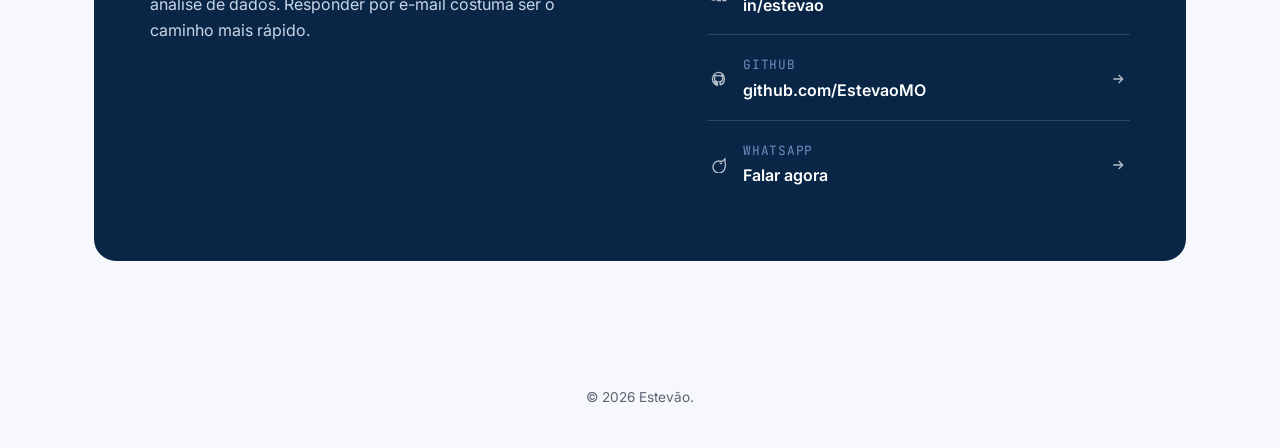
==== commit 5eb6d6bb: "corrigindo erro ortográfico" ====
--- a/index.html
+++ b/index.html
@@ -101,7 +101,7 @@
           Sou estudante de Ciência de Dados e Inteligência Artificial no IBMEC (Rio de Janeiro). Tenho experiência em análise de dados, modelagem estatística, aprendizado de máquina e desenvolvimento de soluções baseadas em dados.
         </p>
         <p>
-          Além disso, escrevo contos e poemas, sou musicista e tenho interesse em física, matemática e filosofia. Acredito no poder da multidisplinariedade e busco sempre integrar diferentes áreas do conhecimento para alcançar o melhor resultado.
+          Além disso, escrevo contos e poemas, sou musicista e tenho interesse em física, matemática e filosofia. Acredito no poder da multidisplinaridade e busco sempre integrar diferentes áreas do conhecimento para alcançar o melhor resultado.
         </p>
       </div>
 
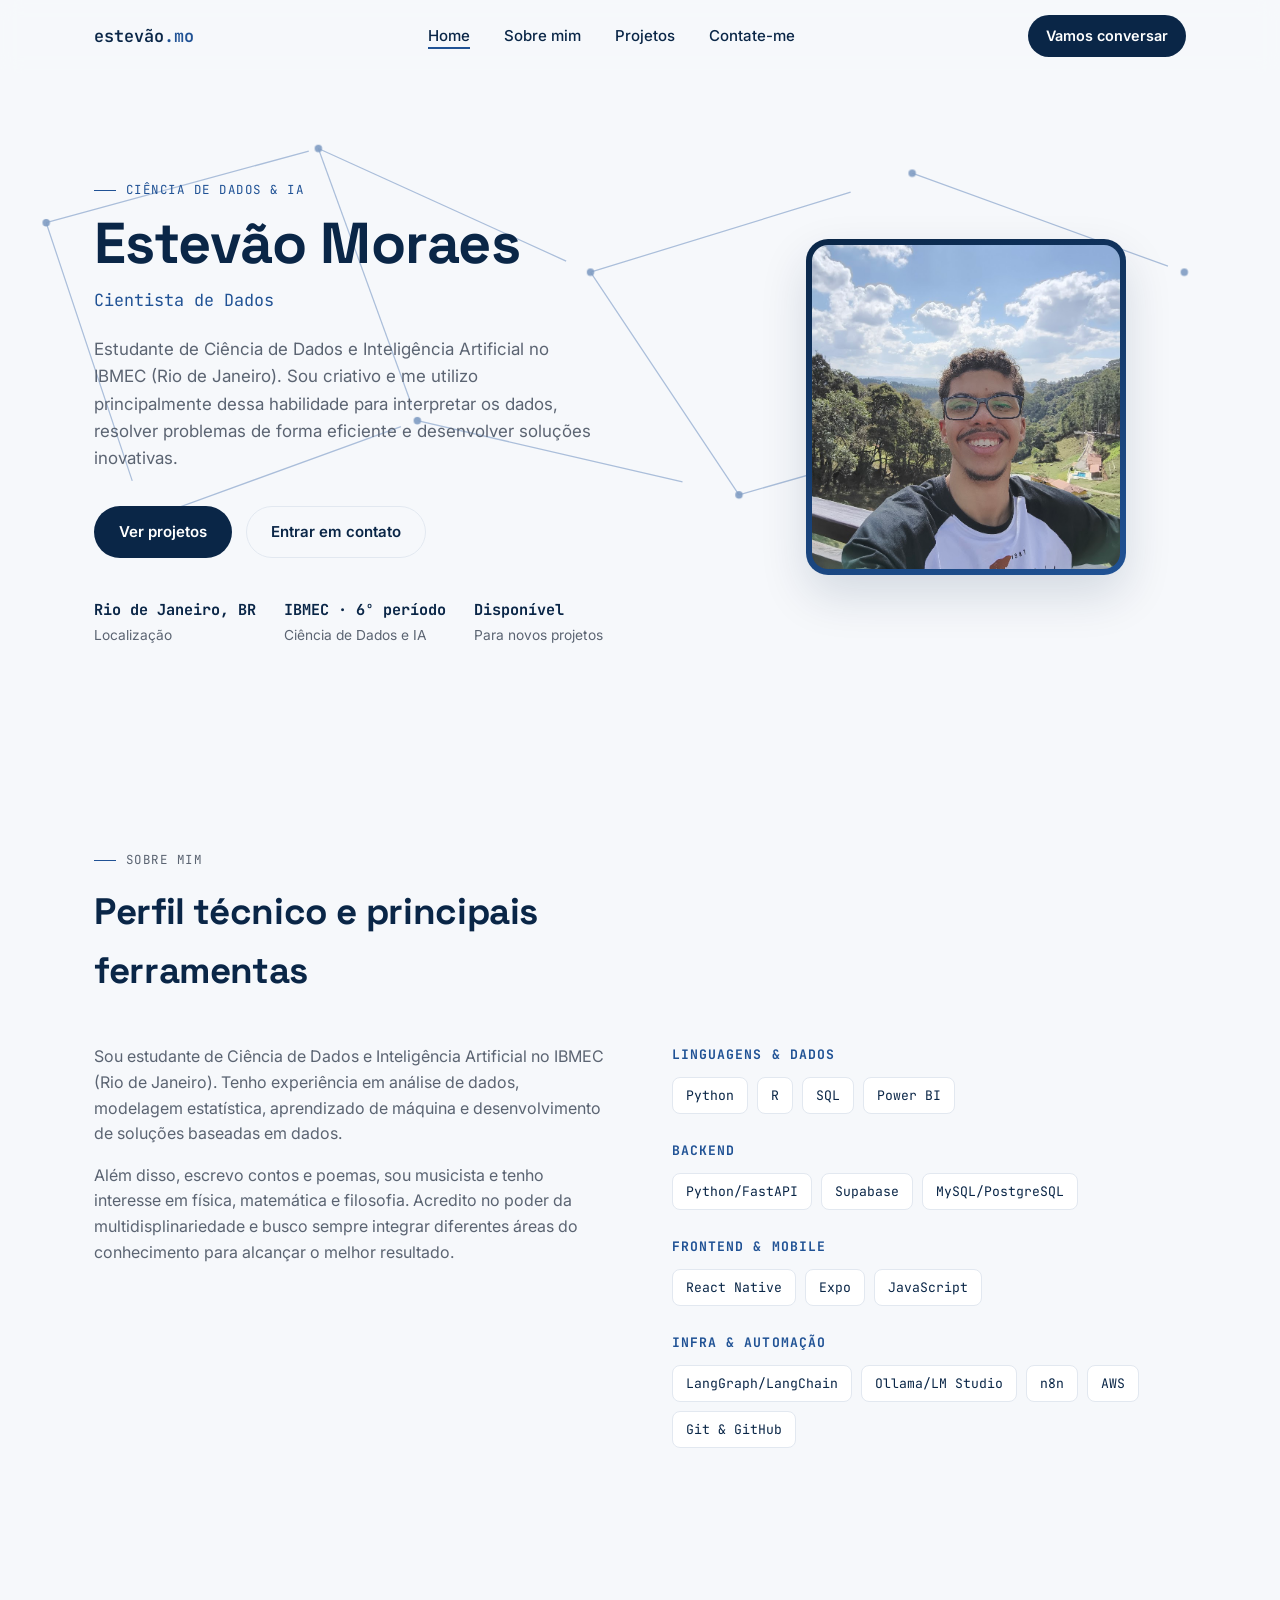
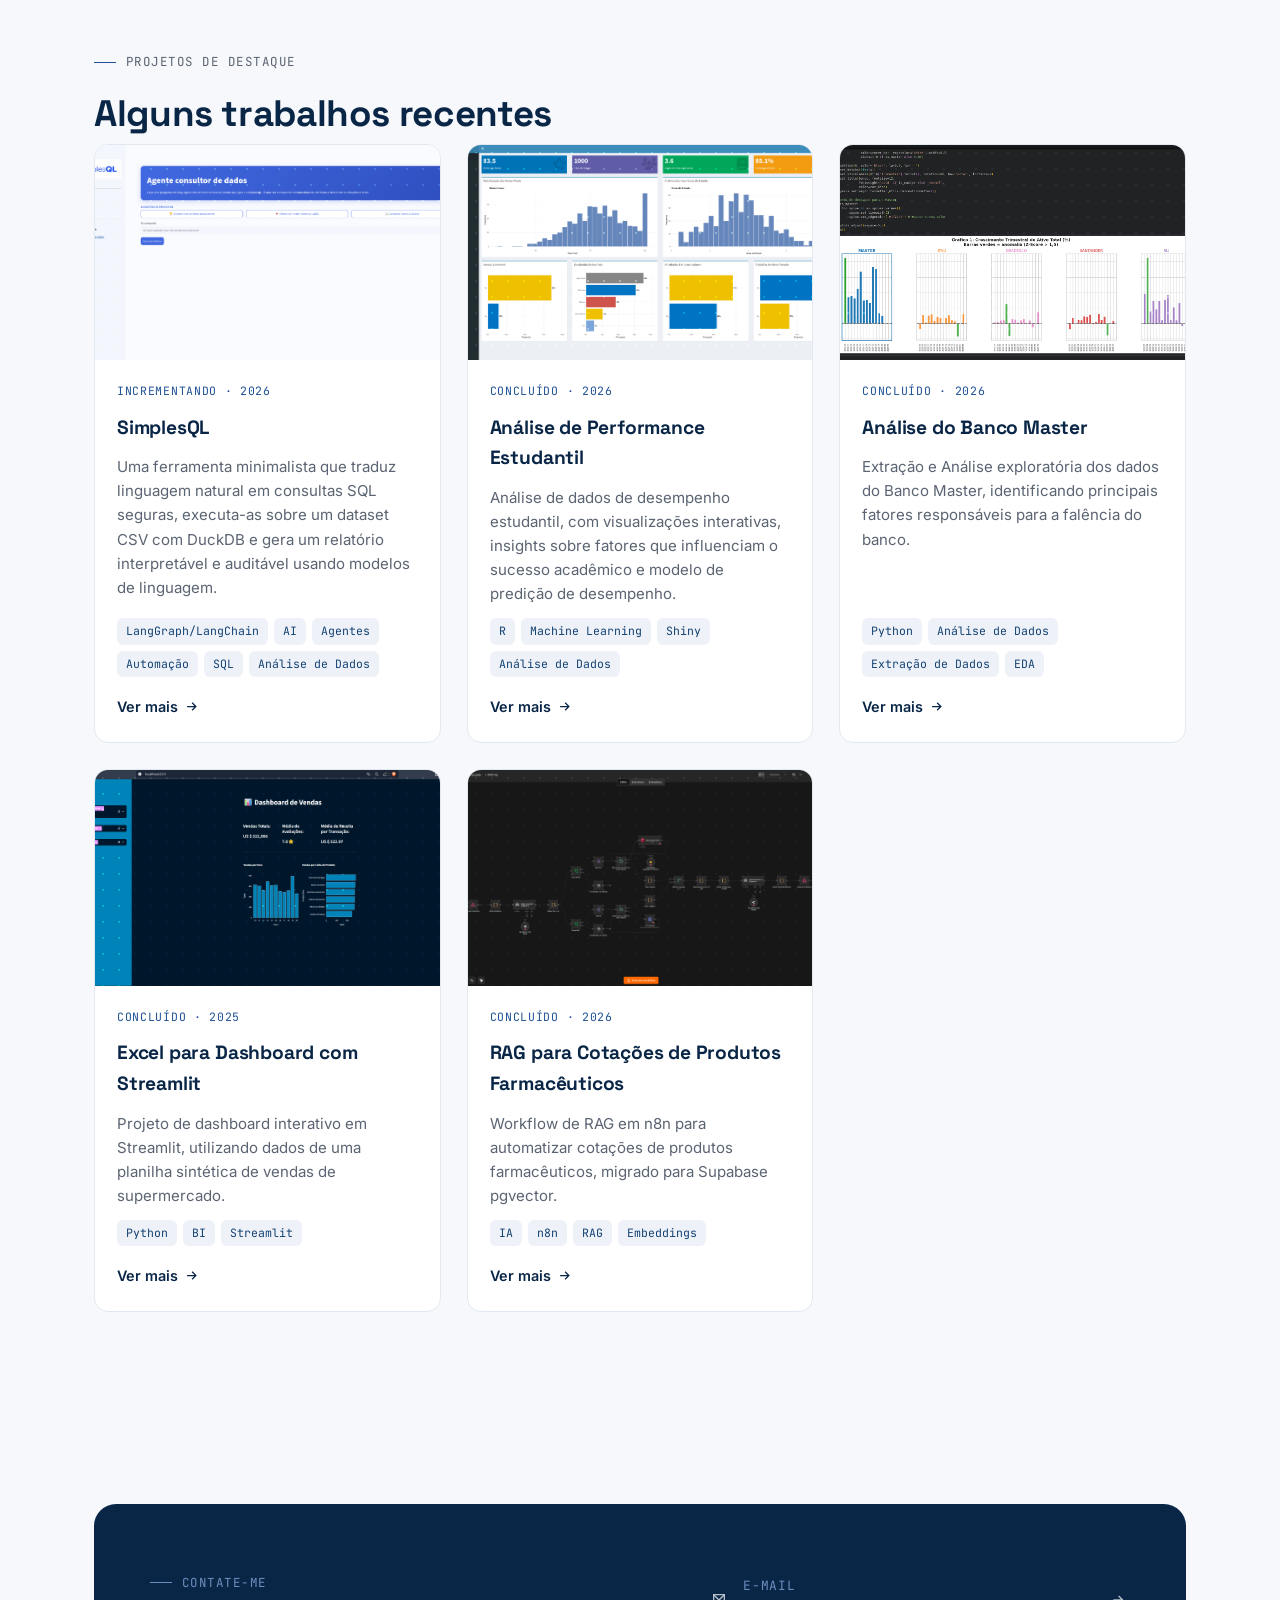
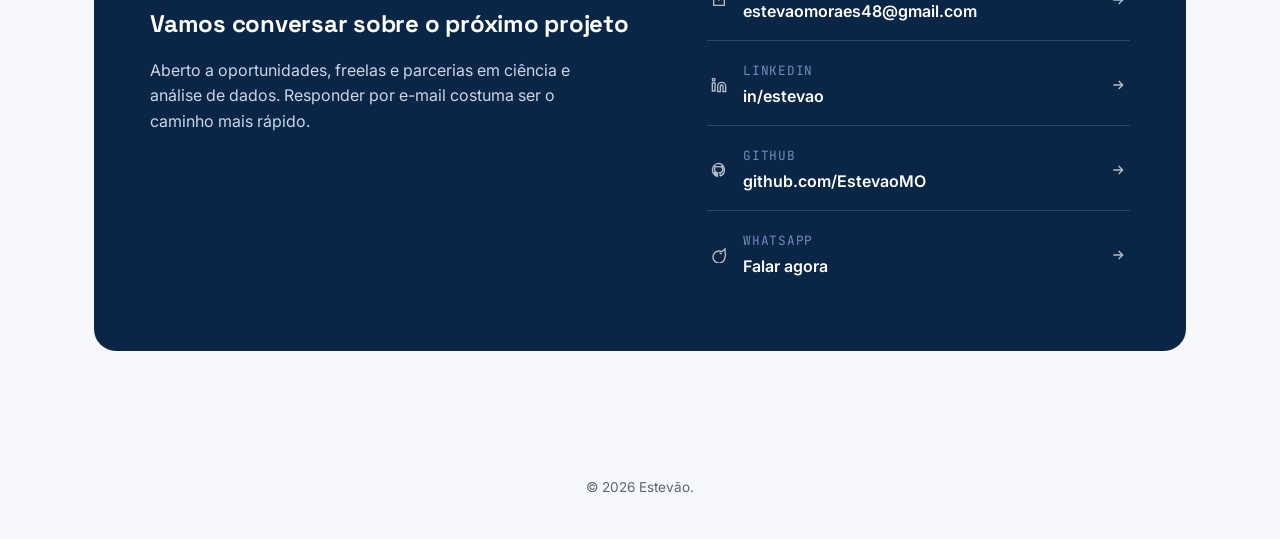
==== commit e91e8142: "adicionando novos projetos e skills" ====
--- a/index.html
+++ b/index.html
@@ -58,6 +58,7 @@
 
   <div class="container">
     <div class="hero-intro reveal">
+      <p class="eyebrow">Ciência de Dados &amp; IA</p>
       <h1 class="hero-name">Estevão Moraes</h1>
       <p class="hero-role">Cientista de Dados</p>
       <p class="hero-pitch">
@@ -101,7 +102,7 @@
           Sou estudante de Ciência de Dados e Inteligência Artificial no IBMEC (Rio de Janeiro). Tenho experiência em análise de dados, modelagem estatística, aprendizado de máquina e desenvolvimento de soluções baseadas em dados.
         </p>
         <p>
-          Além disso, escrevo contos e poemas, sou musicista e tenho interesse em física, matemática e filosofia. Acredito no poder da multidisplinaridade e busco sempre integrar diferentes áreas do conhecimento para alcançar o melhor resultado.
+          Além disso, escrevo contos e poemas, sou musicista e tenho interesse em física, matemática e filosofia. Acredito no poder da multidisplinariedade e busco sempre integrar diferentes áreas do conhecimento para alcançar o melhor resultado.
         </p>
       </div>
 
@@ -134,6 +135,8 @@
         <div class="skill-group">
           <h3>Infra &amp; Automação</h3>
           <div class="skill-tags">
+            <span class="skill-tag">LangGraph/LangChain</span>
+            <span class="skill-tag">Ollama/LM Studio</span>
             <span class="skill-tag">n8n</span>
             <span class="skill-tag">AWS</span>
             <span class="skill-tag">Git &amp; GitHub</span>
@@ -216,4 +219,4 @@
 <script src="js/icons.js"></script>
 <script src="js/main.js"></script>
 </body>
-</html>
+</html>
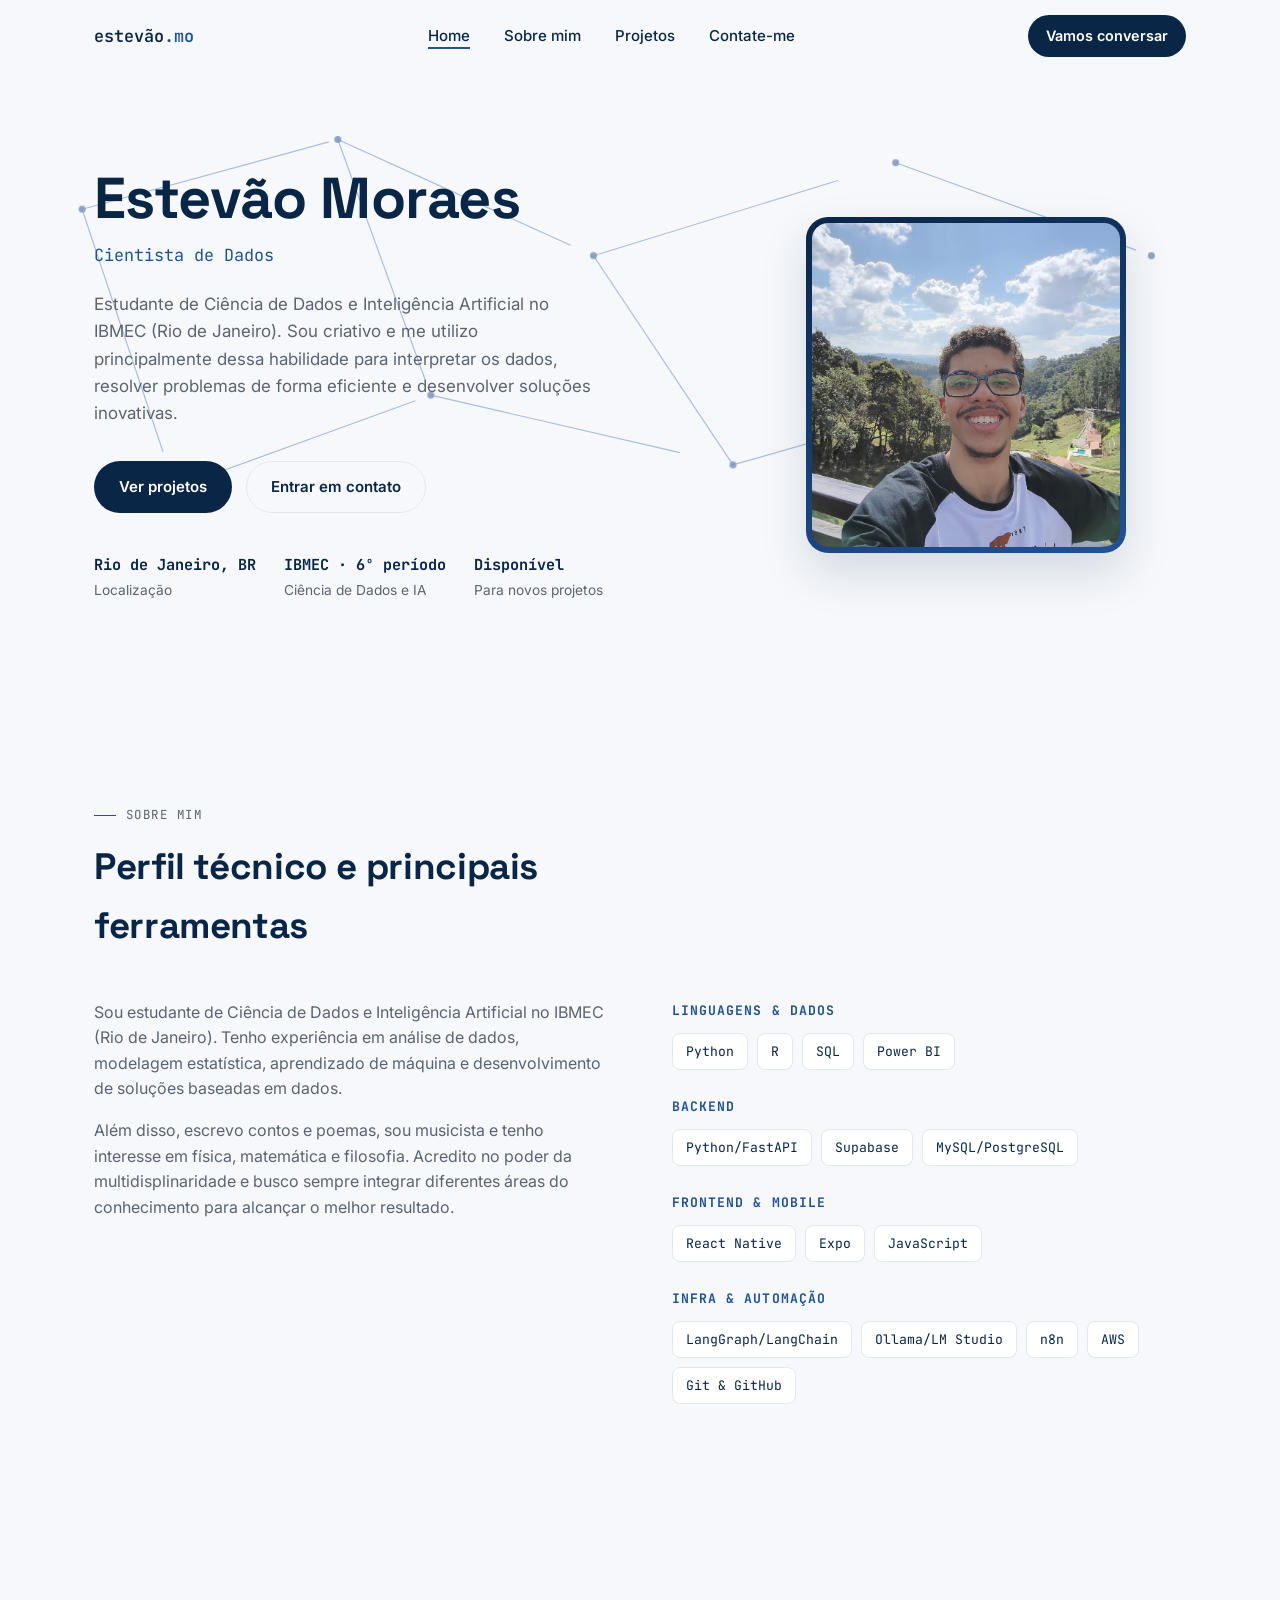
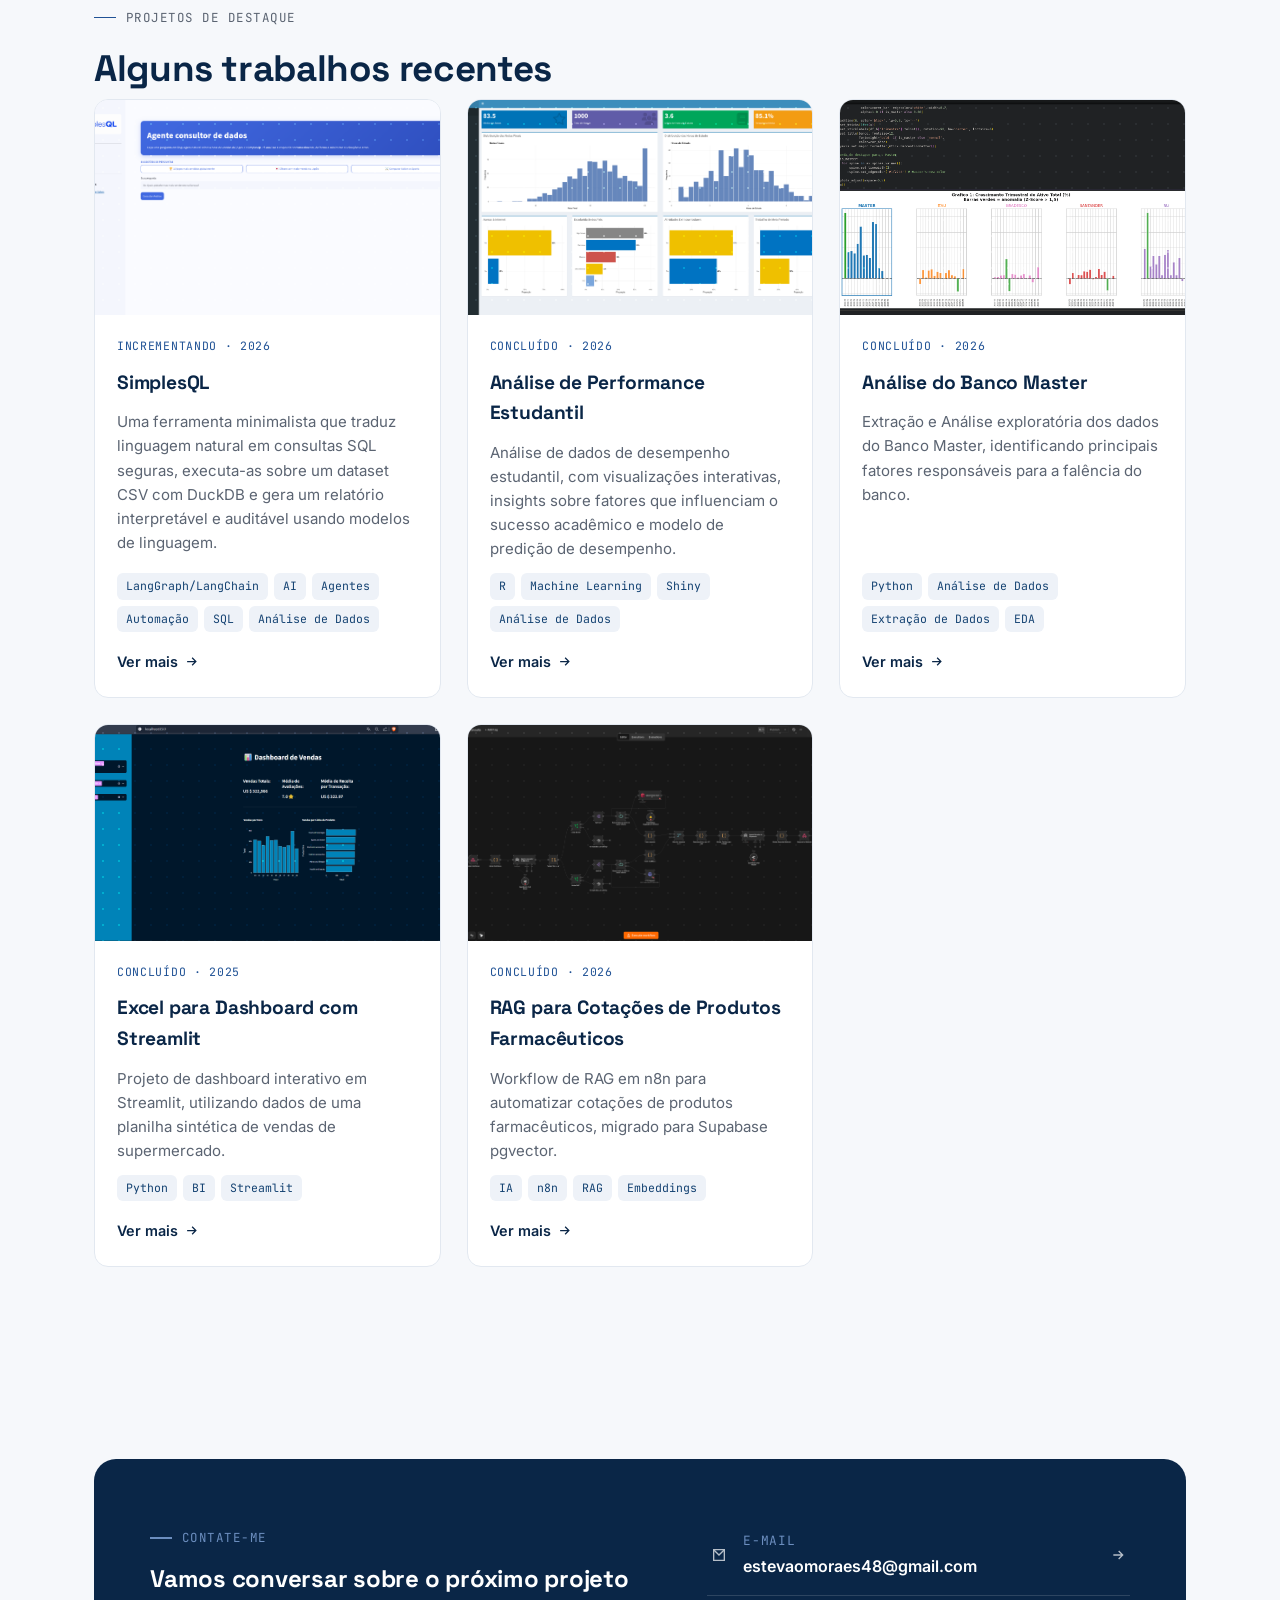
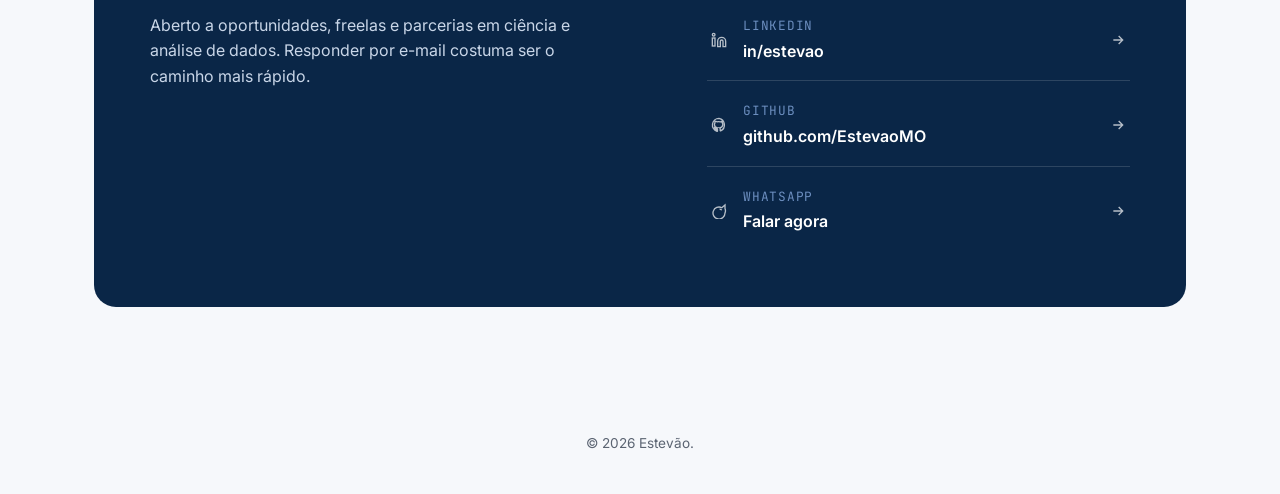
==== commit 748b4aa8: "Merge remote-tracking branch 'refs/remotes/origin/main'" ====
--- a/index.html
+++ b/index.html
@@ -58,7 +58,6 @@
 
   <div class="container">
     <div class="hero-intro reveal">
-      <p class="eyebrow">Ciência de Dados &amp; IA</p>
       <h1 class="hero-name">Estevão Moraes</h1>
       <p class="hero-role">Cientista de Dados</p>
       <p class="hero-pitch">
@@ -102,7 +101,7 @@
           Sou estudante de Ciência de Dados e Inteligência Artificial no IBMEC (Rio de Janeiro). Tenho experiência em análise de dados, modelagem estatística, aprendizado de máquina e desenvolvimento de soluções baseadas em dados.
         </p>
         <p>
-          Além disso, escrevo contos e poemas, sou musicista e tenho interesse em física, matemática e filosofia. Acredito no poder da multidisplinariedade e busco sempre integrar diferentes áreas do conhecimento para alcançar o melhor resultado.
+          Além disso, escrevo contos e poemas, sou musicista e tenho interesse em física, matemática e filosofia. Acredito no poder da multidisplinaridade e busco sempre integrar diferentes áreas do conhecimento para alcançar o melhor resultado.
         </p>
       </div>
 
@@ -219,4 +218,4 @@
 <script src="js/icons.js"></script>
 <script src="js/main.js"></script>
 </body>
-</html>+</html>
